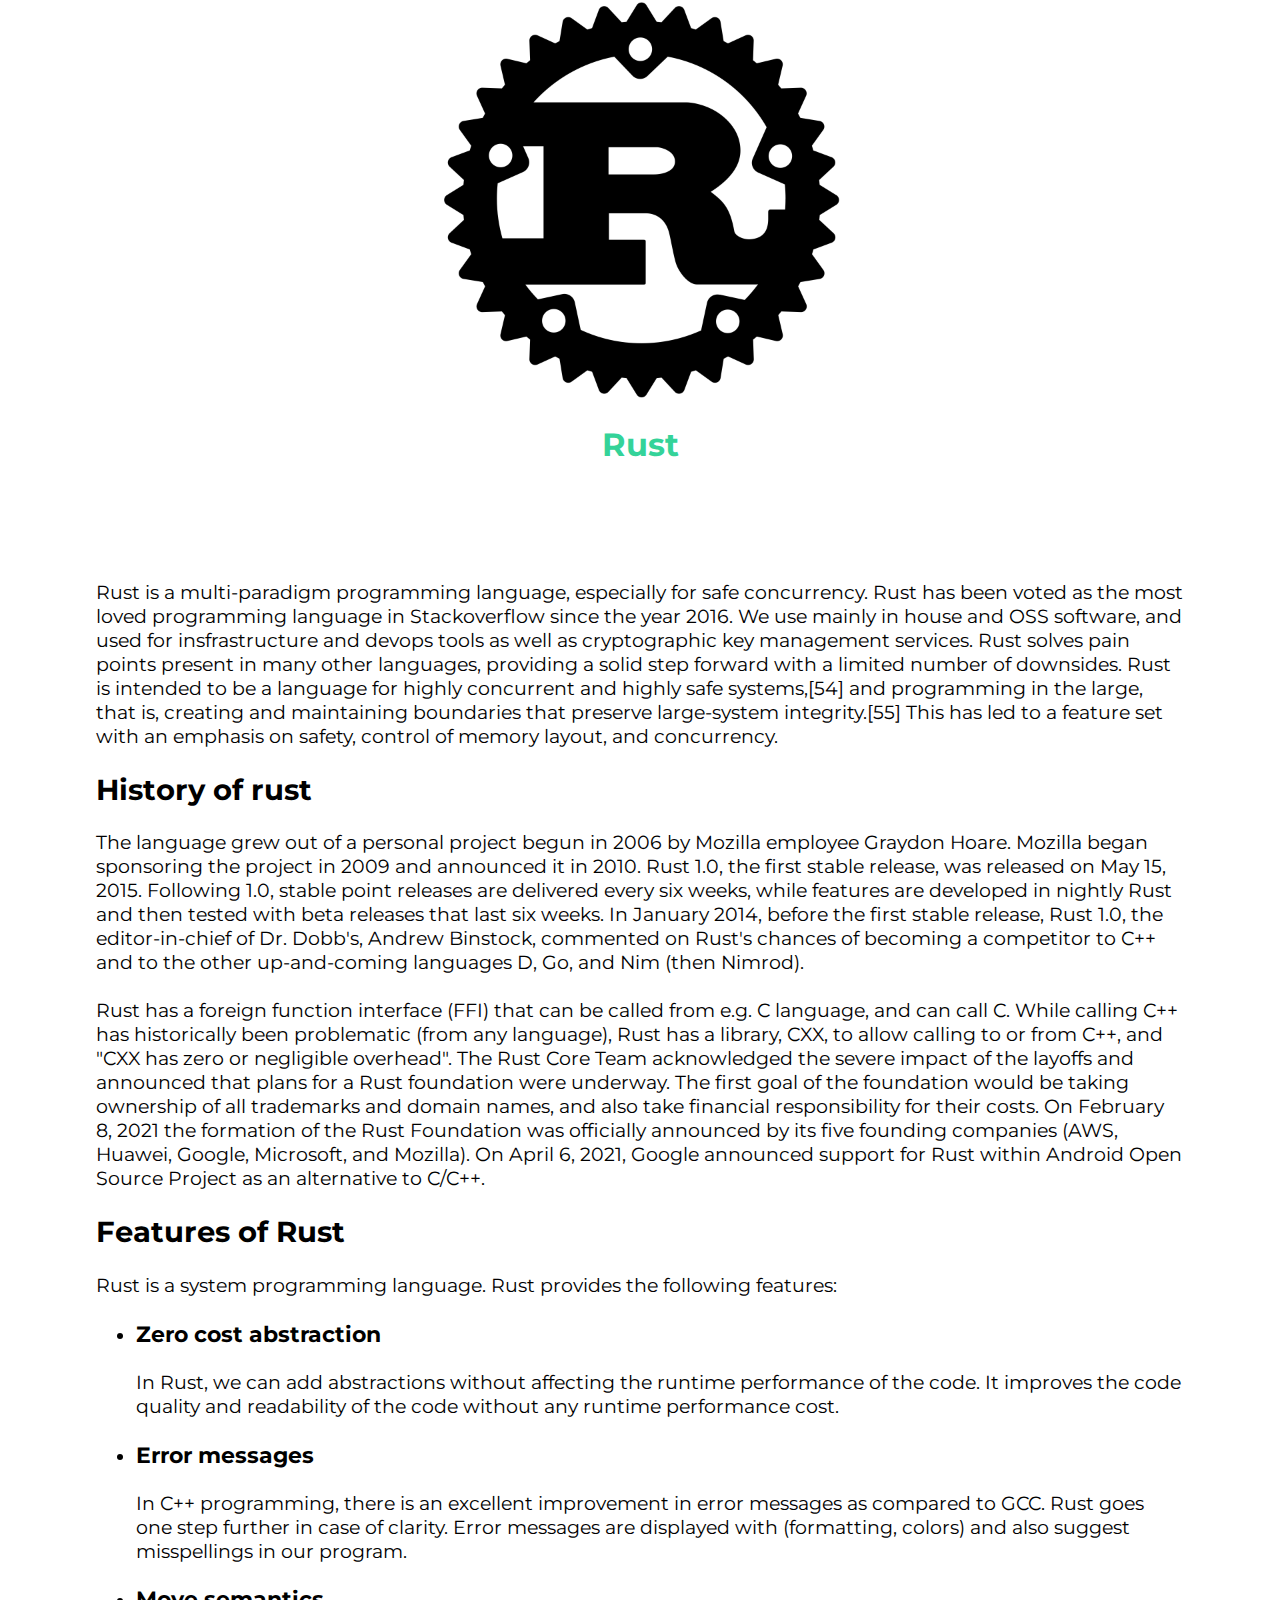
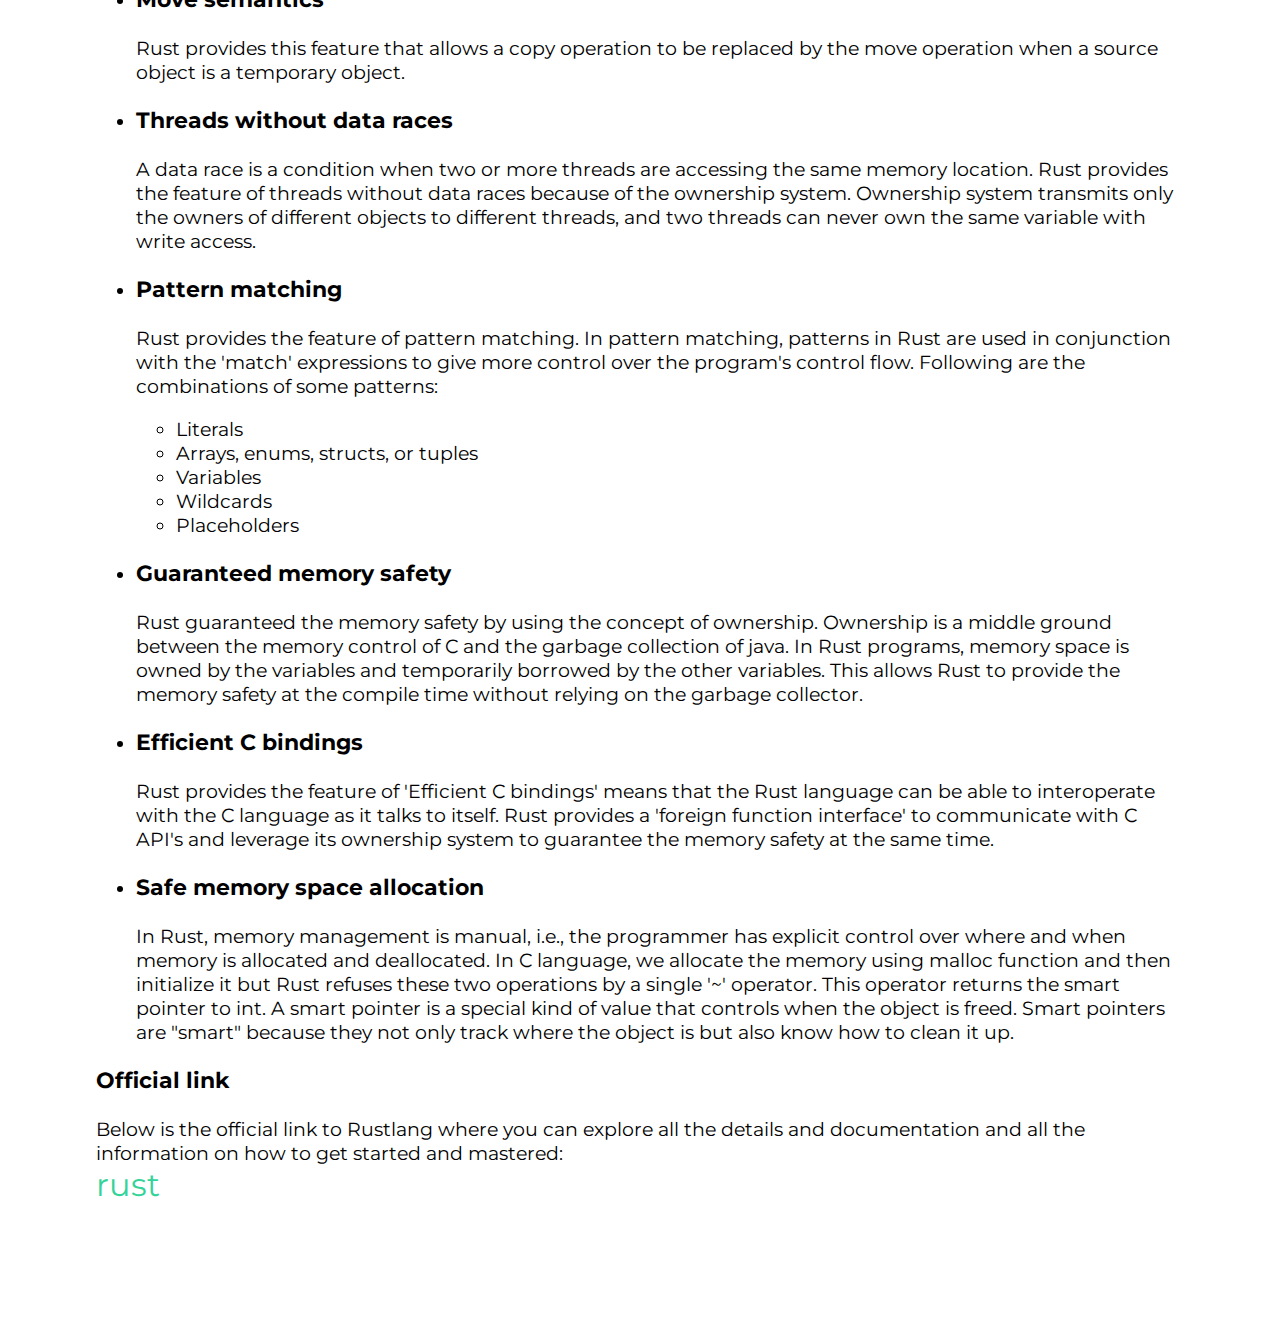
==== blog1.html @ 928e46df "blog update" ====
<!DOCTYPE html>
<html lang="en">

<head>
    <meta charset="UTF-8">
    <meta http-equiv="X-UA-Compatible" content="IE=edge">
    <meta name="viewport" content="width=device-width, initial-scale=1.0">
    <title>blog | RUST</title>
    <link rel="stylesheet" href="styles.css">
    <style>
        .header {
            text-align: center;
        }

        #rust-img {
            width: 400px;
            height: 400px;

        }
    </style>
</head>

<body>
    <div class="header heading-inverted">
        <img id="rust-img" src="/images/rustt.png" />
        <h1>Rust</h1>
    </div>

    <div class="content">
        <p>Rust is a multi-paradigm programming language, especially for safe
            concurrency. Rust has been voted as the most loved programming language in Stackoverflow since the year
            2016.
            We use mainly in house and OSS software, and used for insfrastructure and devops tools as well as
            cryptographic key management services.
            Rust solves pain points present in many other languages, providing a solid step forward with a limited
            number of downsides.
            Rust is intended to be a language for highly concurrent and highly safe systems,[54] and programming in the
            large, that is, creating and maintaining boundaries that preserve large-system integrity.[55] This has led
            to a feature set with an emphasis on safety, control of memory layout, and concurrency.
        </p>

        <h2>History of rust</h2>
        <p>The language grew out of a personal project begun in 2006 by Mozilla employee Graydon Hoare.
            Mozilla began sponsoring the project in 2009 and announced it in 2010.
            Rust 1.0, the first stable release, was released on May 15, 2015. Following 1.0, stable point releases are
            delivered every six weeks, while features are developed in nightly Rust and then tested with beta releases
            that last six weeks.
            In January 2014, before the first stable release, Rust 1.0, the editor-in-chief of Dr. Dobb's, Andrew
            Binstock, commented on Rust's chances of becoming a competitor to C++ and to the other up-and-coming
            languages D, Go, and Nim (then Nimrod).
            <br>
            <br>
            Rust has a foreign function interface (FFI) that can be called from e.g. C language, and can call C. While
            calling C++ has historically been problematic (from any language), Rust has a library, CXX, to allow calling
            to or from C++, and "CXX has zero or negligible overhead".
            The Rust Core Team acknowledged the severe impact of the layoffs and announced that plans for a Rust
            foundation were underway. The first goal of the foundation would be taking ownership of all trademarks and
            domain names, and also take financial responsibility for their costs.
            On February 8, 2021 the formation of the Rust Foundation was officially announced by its five founding
            companies (AWS, Huawei, Google, Microsoft, and Mozilla).

            On April 6, 2021, Google announced support for Rust within Android Open Source Project as an alternative to
            C/C++.
        </p>
        <h2>Features of Rust</h2>
        <p>Rust is a system programming language. Rust provides the following features:</p>
        <ul>
            <li>
                <h3>Zero cost abstraction</h3>
            </li>
            <p>In Rust, we can add abstractions without affecting the runtime performance of the code. It improves the
                code
                quality and readability of the code without any runtime performance cost.</p>

            <li>
                <h3>Error messages</h3>
            </li>
            <p>In C++ programming, there is an excellent improvement in error messages as compared to GCC. Rust goes one
                step further in case of clarity. Error messages are displayed with (formatting, colors) and also suggest
                misspellings in our program.
            </p>

            <li>
                <h3>Move semantics</h3>
            </li>
            <p>Rust provides this feature that allows a copy operation to be replaced by the move operation when a
                source object is a temporary object.</p>

            <li>
                <h3>Threads without data races</h3>
            </li>
            <p>A data race is a condition when two or more threads are accessing the same memory location. Rust provides
                the feature of threads without data races because of the ownership system. Ownership system transmits
                only the owners of different objects to different threads, and two threads can never own the same
                variable with write access.</p>

            <li>
                <h3>Pattern matching</h3>
            </li>
            <p>Rust provides the feature of pattern matching. In pattern matching, patterns in Rust are used in
                conjunction with the 'match' expressions to give more control over the program's control flow. Following
                are the combinations of some patterns:</p>
            <ul>
                <li>Literals</li>
                    <li>Arrays, enums, structs, or tuples</li>
                    <li>Variables</li>
                    <li>Wildcards</li>
                    <li>Placeholders</li>
            </ul>
            <li><h3>Guaranteed memory safety</h3></li>
            <p>Rust guaranteed the memory safety by using the concept of ownership. Ownership is a middle ground between the memory control of C and the garbage collection of java. In Rust programs, memory space is owned by the variables and temporarily borrowed by the other variables. This allows Rust to provide the memory safety at the compile time without relying on the garbage collector.</p>
            <li><h3>Efficient C bindings</h3></li>
            <p>Rust provides the feature of 'Efficient C bindings' means that the Rust language can be able to interoperate with the C language as it talks to itself. Rust provides a 'foreign function interface' to communicate with C API's and leverage its ownership system to guarantee the memory safety at the same time.</p>
            <li><h3>Safe memory space allocation</h3></li>
            <p>In Rust, memory management is manual, i.e., the programmer has explicit control over where and when memory is allocated and deallocated. In C language, we allocate the memory using malloc function and then initialize it but Rust refuses these two operations by a single '~' operator. This operator returns the smart pointer to int. A smart pointer is a special kind of value that controls when the object is freed. Smart pointers are "smart" because they not only track where the object is but also know how to clean it up.</p>
            
        </ul>
        <h3>Official link</h3>
        <p>Below is the official link to Rustlang where you can explore all the details and documentation and all the information on how to get started and mastered:
        <br><a href="https://www.rust-lang.org/" style="text-decoration: none; text-align: center; font-size: 2rem;"><span class="heading-inverted">rust</span></a>
    </p>

    </div>
</body>

</html>
---- styles.css ----
@import url('https://fonts.googleapis.com/css2?family=Montserrat:wght@400;700&display=swap');
 body {
    font-family: 'Montserrat', sans-serif;
    margin: 0px;
 }

 :root {
     --primary-color : #34D399;
     --gray-bold: #9CA3AF;
     --off-white: #E5E7EB;

 }

 /** container **/
 .container {
     padding-left: 1rem;
     padding-right: 1rem;
 }

 .container-center{
     max-width: 600px;
     margin: auto;
 }

 /** links **/

 .links{
     text-decoration: none;
     padding:1rem;
     color: white;
    
     
    
 }
 .primary-link{
     background-color: var(--primary-color);
     border-radius: 0.5rem;
     padding: 0.5rem 1rem;
     color:white;
     
 }

 .secondary-link{
     color: var(--primary-color);
     border-radius: 0.5rem;
     border: 1px solid var(--primary-color);
     padding: 0.5rem 1rem;
 }
 hr {
     margin: 1rem 0rem;
 }

 /** lists **/

 .list-non-bullet{
     list-style: none;
 }

 .inline-item{
     display:inline;
     padding: 0rem 0.5rem;
 }

 /** navigation **/
.navigation{
    background-color: var(--primary-color);
    color: white;
    padding: 1rem;
    border-bottom-left-radius: 1rem;
}

.navigation .nav-brand{
    font-weight: bold;
    font-size: 1.1rem;
    
}

.nav-pills{
    text-align: right;
}

/**Header**/
.hero{
    padding:2rem;
    text-align: center;
}
.hero .hero-img{
    max-width: 350px;
    display: block;
    margin: auto;
    
}

.hero .hero-heading{
    text-align: center;
    color: var(--gray-bold);
    padding-top:1rem;
}
.hero .hero-heading .heading-inverted{
    color: var(--primary-color);
}
/** section **/
.section{
    padding:2rem;
    
}
.section h1{
    text-align: center;
    
}
.ow {
    background-color: var(--off-white);
}

/**footer**/

footer{
    background-color: var(--primary-color);
    padding: 2rem 1rem;
    text-align: center;
    /* bottom: 0;
    width:100%;
    position: relative ; */
    border-top-right-radius: 1rem;
}
.footer .footer-header{
    color: white;
    font-weight: bold;
    font-size: large;
}

.footer .footer-header .links{
    color:white;
}
.footer ul {
    padding-inline-start: 0px;
}
.navigation .link-active{
    font-weight: bold;
}

.heading-inverted{
    color: var(--primary-color);
}

.content{
    margin: 4rem;
    padding:2rem;
    font-size:larger;

}
.content ol li {
    margin:0.8rem;
}
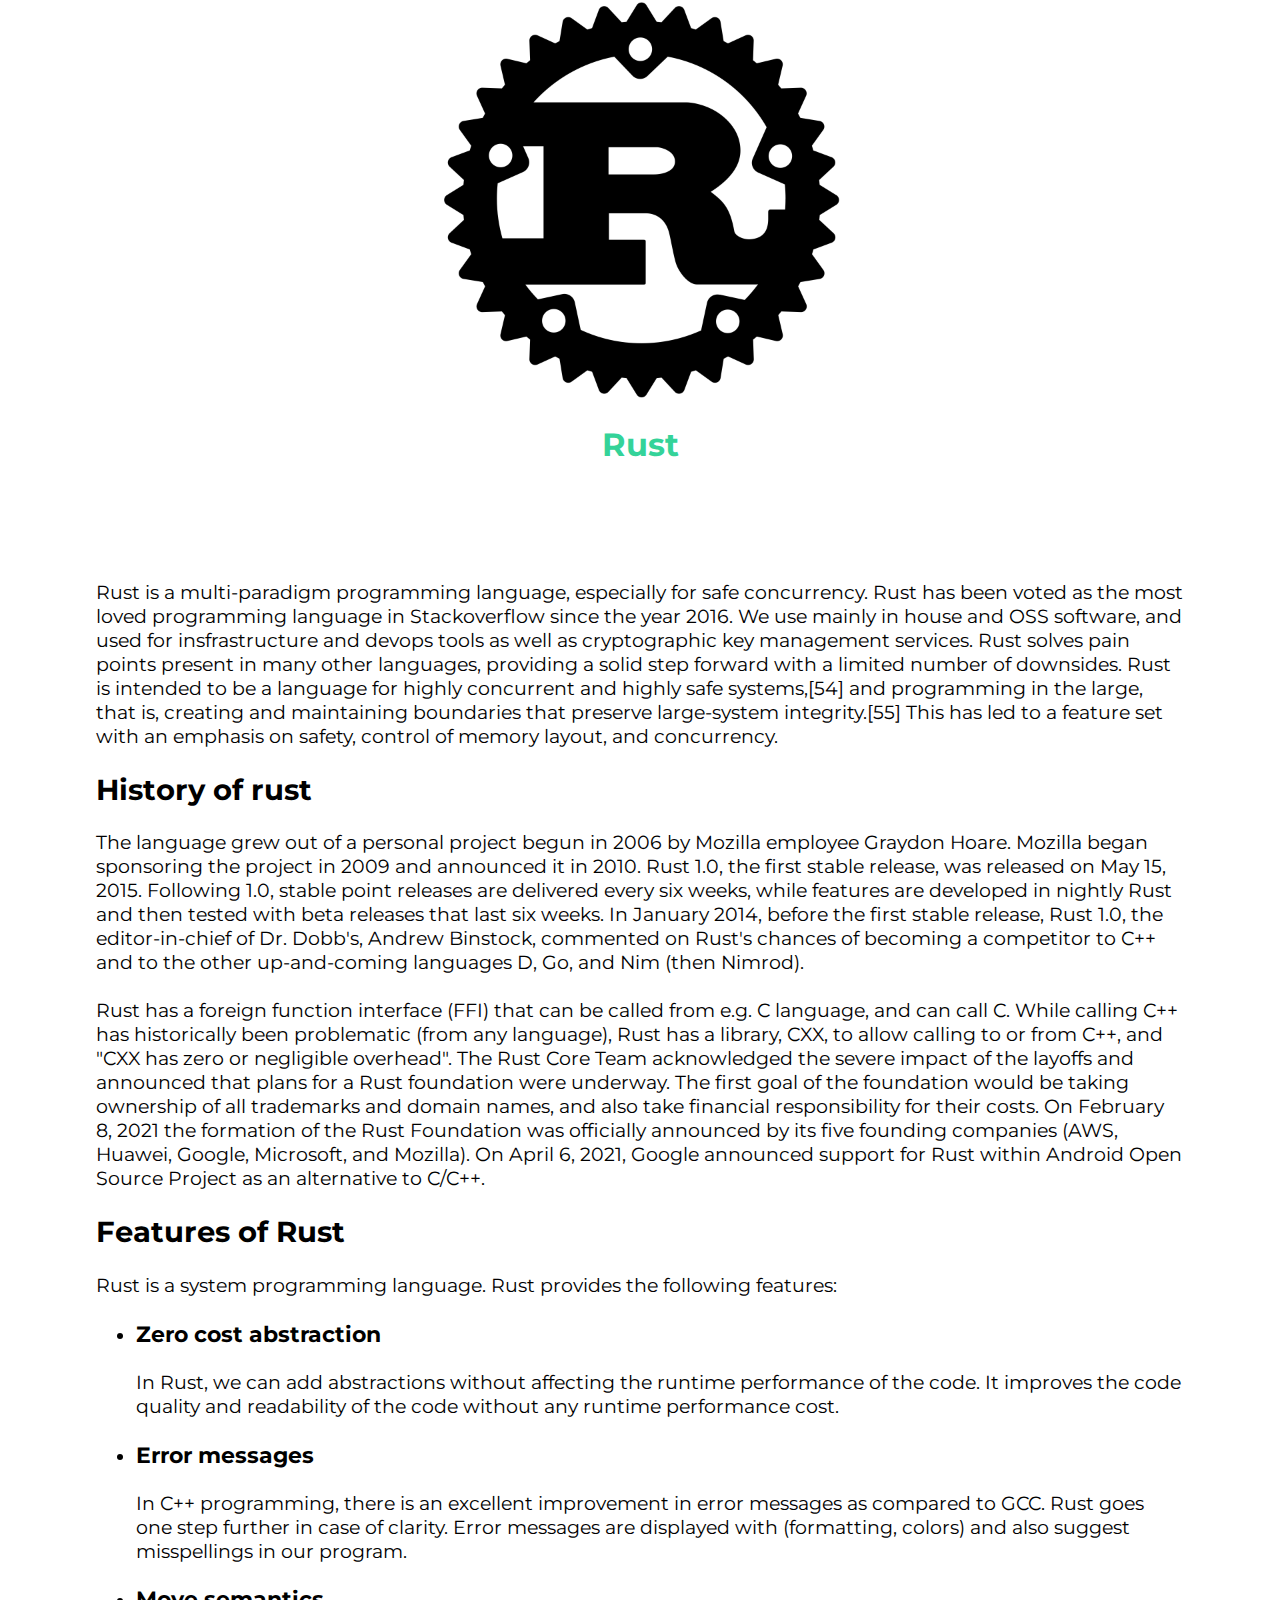
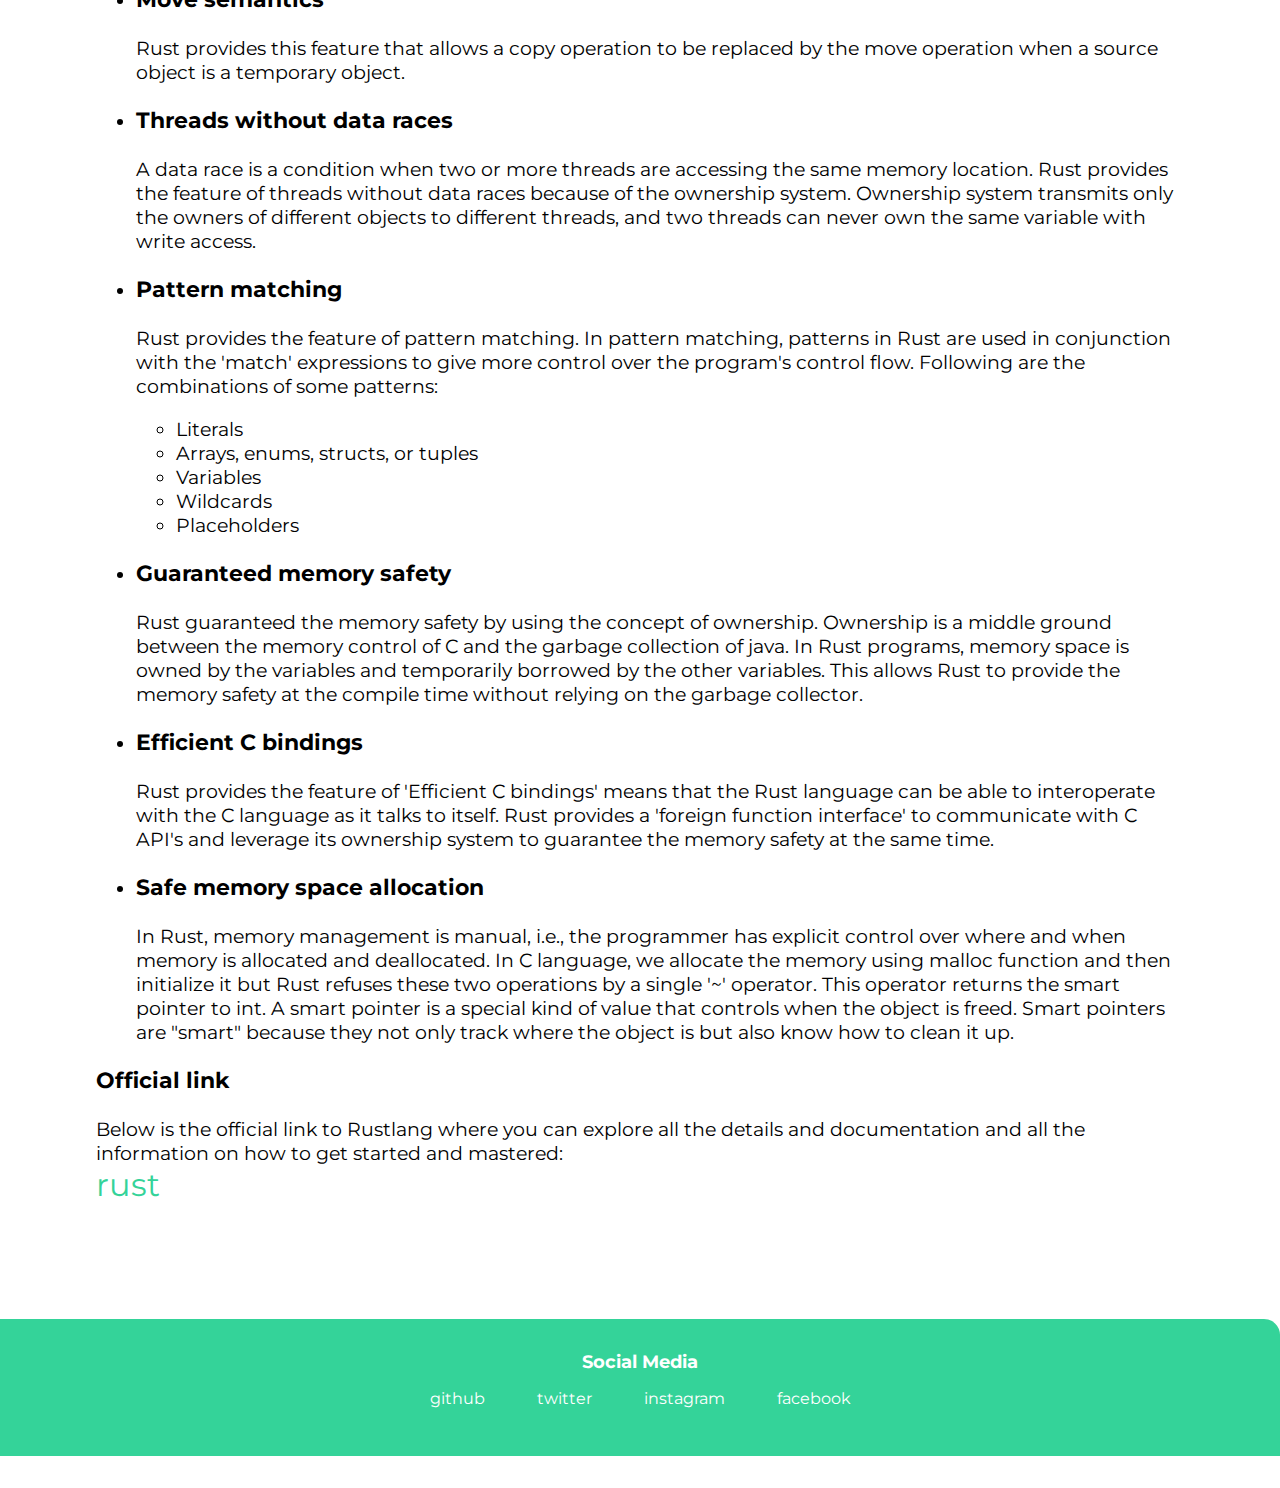
==== commit e59c2159: "blogs footer update" ====
--- a/blog1.html
+++ b/blog1.html
@@ -8,6 +8,10 @@
     <title>blog | RUST</title>
     <link rel="stylesheet" href="styles.css">
     <style>
+        body{
+            margin-bottom: 2rem ;
+        }
+
         .header {
             text-align: center;
         }
@@ -121,6 +125,16 @@
     </p>
 
     </div>
+    <footer class="footer">
+        <div class="footer-header">Social Media</div>
+        <ul >
+            <li class="list-non-bullet inline-item"><a class="links" href="https://github.com/Veekshith-Thoram">github</a></li>
+            <li class="list-non-bullet inline-item"><a class="links" href="https://twitter.com/ThoramVeekshith">twitter</a></li>
+            <li class="list-non-bullet inline-item"><a class="links" href="https://www.instagram.com/veekshith_thoram">instagram</a></li>
+            <li class="list-non-bullet inline-item"><a class="links" href="https://www.facebook.com/thoram.veekshith/">facebook</a></li>
+
+        </ul>
+        </footer>
 </body>
 
 </html>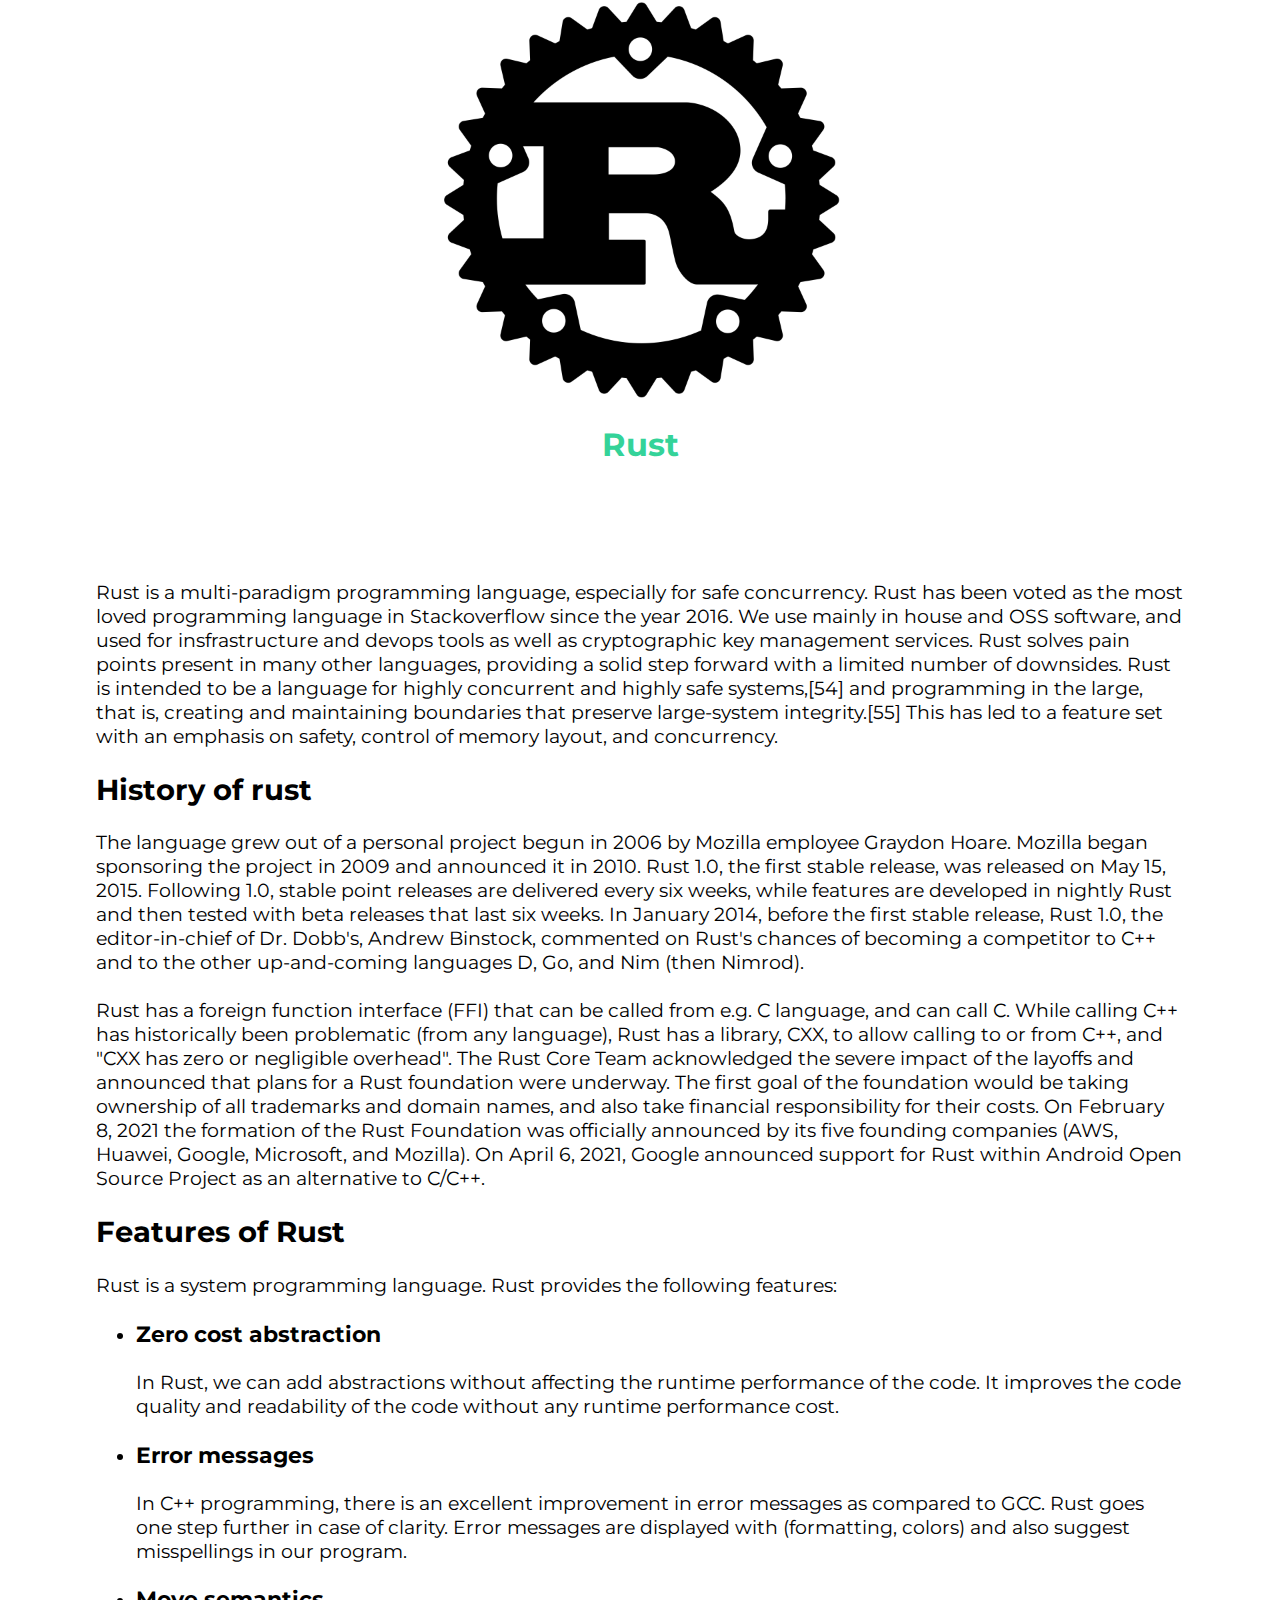
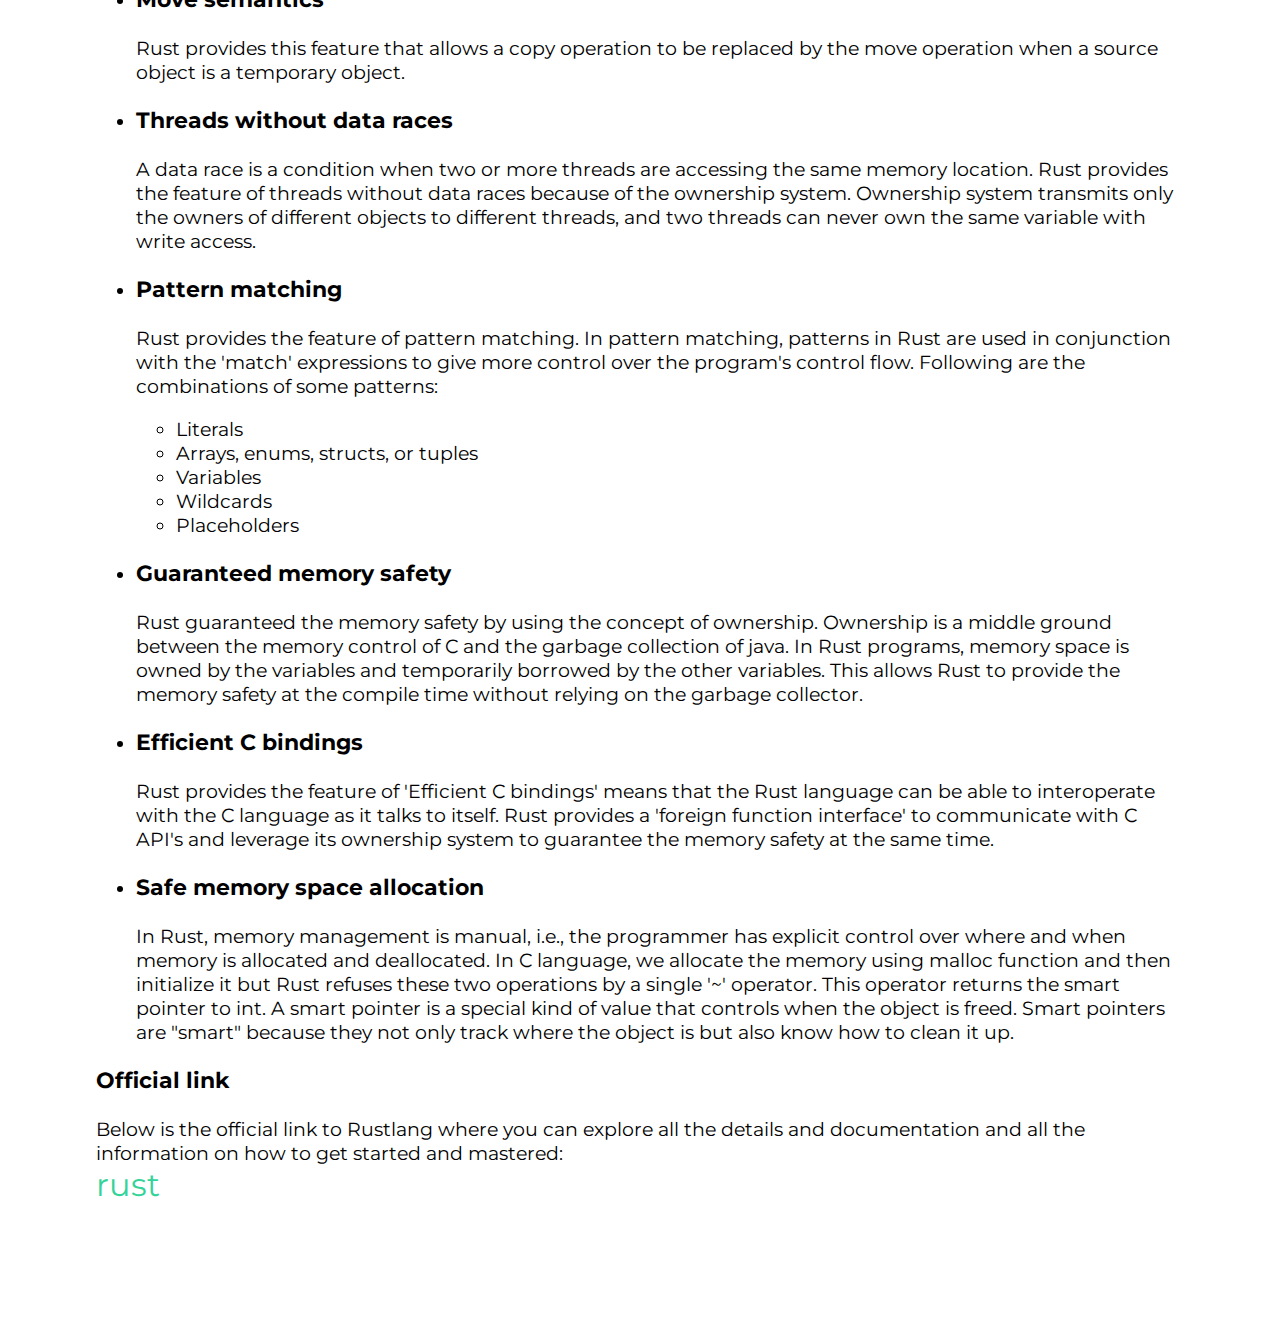
==== commit a70a28fe: "no change" ====
--- a/blog1.html
+++ b/blog1.html
@@ -125,16 +125,7 @@
     </p>
 
     </div>
-    <footer class="footer">
-        <div class="footer-header">Social Media</div>
-        <ul >
-            <li class="list-non-bullet inline-item"><a class="links" href="https://github.com/Veekshith-Thoram">github</a></li>
-            <li class="list-non-bullet inline-item"><a class="links" href="https://twitter.com/ThoramVeekshith">twitter</a></li>
-            <li class="list-non-bullet inline-item"><a class="links" href="https://www.instagram.com/veekshith_thoram">instagram</a></li>
-            <li class="list-non-bullet inline-item"><a class="links" href="https://www.facebook.com/thoram.veekshith/">facebook</a></li>
-
-        </ul>
-        </footer>
+    
 </body>
 
 </html>